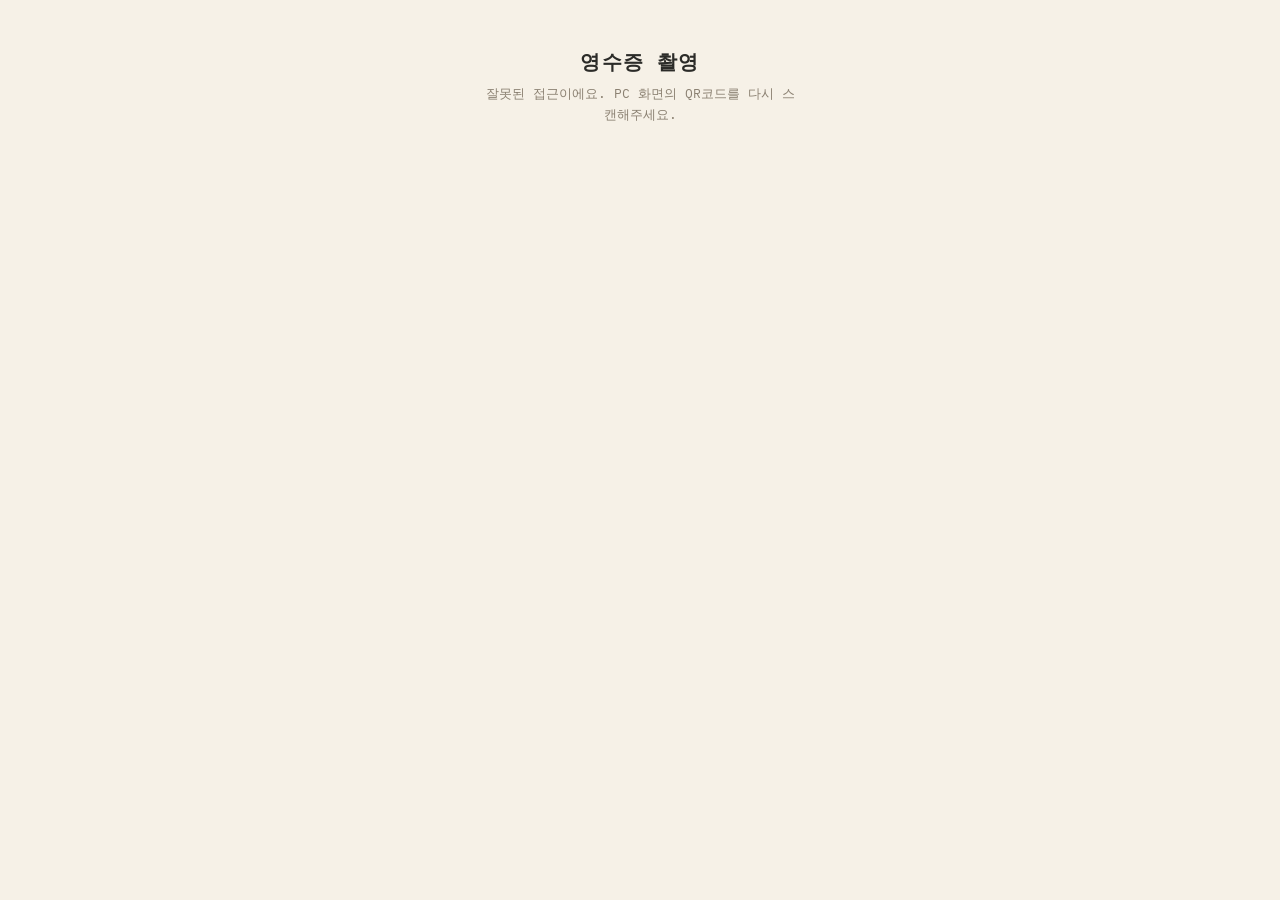
==== public/upload.html @ 2ea5286e "Add files via upload" ====
<!DOCTYPE html>
<html lang="ko">
<head>
<meta charset="UTF-8">
<meta name="viewport" content="width=device-width, initial-scale=1.0">
<title>영수증 촬영 전송</title>
<link rel="preconnect" href="https://fonts.googleapis.com">
<link href="https://fonts.googleapis.com/css2?family=IBM+Plex+Mono:wght@400;500;600;700&display=swap" rel="stylesheet">
<style>
  *{box-sizing:border-box;}
  body{
    margin:0; min-height:100vh;
    background:#F6F1E7; color:#2B2B28;
    font-family:'IBM Plex Mono', monospace;
    display:flex; flex-direction:column; align-items:center;
    padding:48px 20px; text-align:center;
  }
  h1{font-size:20px; letter-spacing:.06em; margin:0 0 8px;}
  p{color:#8B8172; font-size:13px; line-height:1.6; max-width:320px; margin:0 0 26px;}
  .pick-row{display:flex; gap:14px;}
  label.pick{
    display:flex; flex-direction:column; align-items:center; justify-content:center;
    width:140px; height:140px; border:2px dashed #B3312C; border-radius:12px;
    color:#B3312C; font-size:13px; font-weight:600; cursor:pointer; background:#fffdf8;
  }
  label.pick span.icon{font-size:34px; margin-bottom:8px;}
  input[type=file]{display:none;}
  #status{margin-top:18px; font-size:13px; min-height:18px; color:#3C7A4B;}
  #status.err{color:#B3312C;}
  #thumbs{display:flex; flex-wrap:wrap; gap:8px; justify-content:center; margin-top:18px; max-width:340px;}
  #thumbs img{width:64px; height:64px; object-fit:cover; border-radius:6px; border:1px solid #D9D0BC;}
</style>
</head>
<body>
  <h1>영수증 촬영</h1>
  <p id="hint">촬영하거나 갤러리에서 선택하면 PC 화면으로 바로 전송돼요. 여러 장 계속 올릴 수 있어요.</p>
  <div class="pick-row" id="pickRow">
    <label class="pick">
      <span class="icon">📷</span>
      사진 촬영
      <input type="file" id="fCamera" accept="image/*" capture="environment">
    </label>
    <label class="pick">
      <span class="icon">🖼️</span>
      사진 선택
      <input type="file" id="fGallery" accept="image/*">
    </label>
  </div>
  <div id="status"></div>
  <div id="thumbs"></div>

<script>
  const params = new URLSearchParams(location.search);
  const session = params.get('s');
  const status = document.getElementById('status');
  const thumbs = document.getElementById('thumbs');

  if (!session) {
    document.getElementById('hint').textContent = '잘못된 접근이에요. PC 화면의 QR코드를 다시 스캔해주세요.';
    document.getElementById('pickRow').style.display = 'none';
  }

  async function handleFile(input){
    const file = input.files[0];
    input.value = '';
    if (!file) return;

    status.className = '';
    status.textContent = '전송 중…';

    try {
      const fd = new FormData();
      fd.append('file', file, file.name || 'photo.jpg');
      const res = await fetch('/api/upload?s=' + encodeURIComponent(session), {
        method: 'POST',
        body: fd
      });
      if (!res.ok) throw new Error('실패');

      status.className = '';
      status.textContent = '전송 완료 ✓ 계속 보낼 수 있어요';

      const img = document.createElement('img');
      img.src = URL.createObjectURL(file);
      thumbs.appendChild(img);
    } catch (err) {
      status.className = 'err';
      status.textContent = '전송 실패, 다시 시도해주세요';
    }
  }

  document.getElementById('fCamera').addEventListener('change', (e) => handleFile(e.target));
  document.getElementById('fGallery').addEventListener('change', (e) => handleFile(e.target));
</script>
</body>
</html>
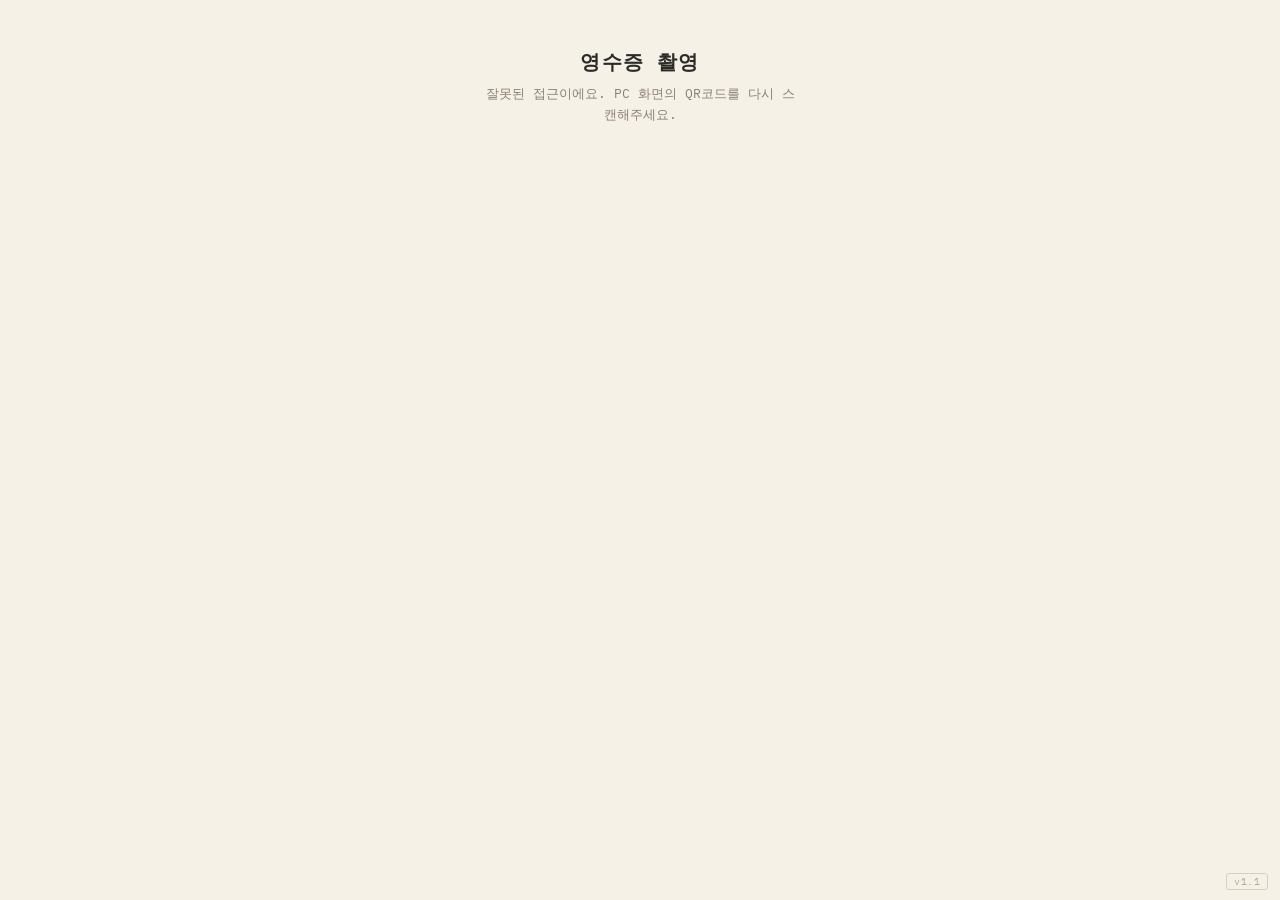
==== commit e8b64efd: "Add files via upload" ====
--- a/public/upload.html
+++ b/public/upload.html
@@ -29,9 +29,15 @@
   #status.err{color:#B3312C;}
   #thumbs{display:flex; flex-wrap:wrap; gap:8px; justify-content:center; margin-top:18px; max-width:340px;}
   #thumbs img{width:64px; height:64px; object-fit:cover; border-radius:6px; border:1px solid #D9D0BC;}
+  #verTag{
+    position:fixed; bottom:10px; right:12px;
+    font-size:10px; color:#B3AB9C; letter-spacing:.04em;
+    border:1px solid #D9D0BC; border-radius:3px; padding:1px 7px;
+  }
 </style>
 </head>
 <body>
+  <span id="verTag">v1.1</span>
   <h1>영수증 촬영</h1>
   <p id="hint">촬영하거나 갤러리에서 선택하면 PC 화면으로 바로 전송돼요. 여러 장 계속 올릴 수 있어요.</p>
   <div class="pick-row" id="pickRow">
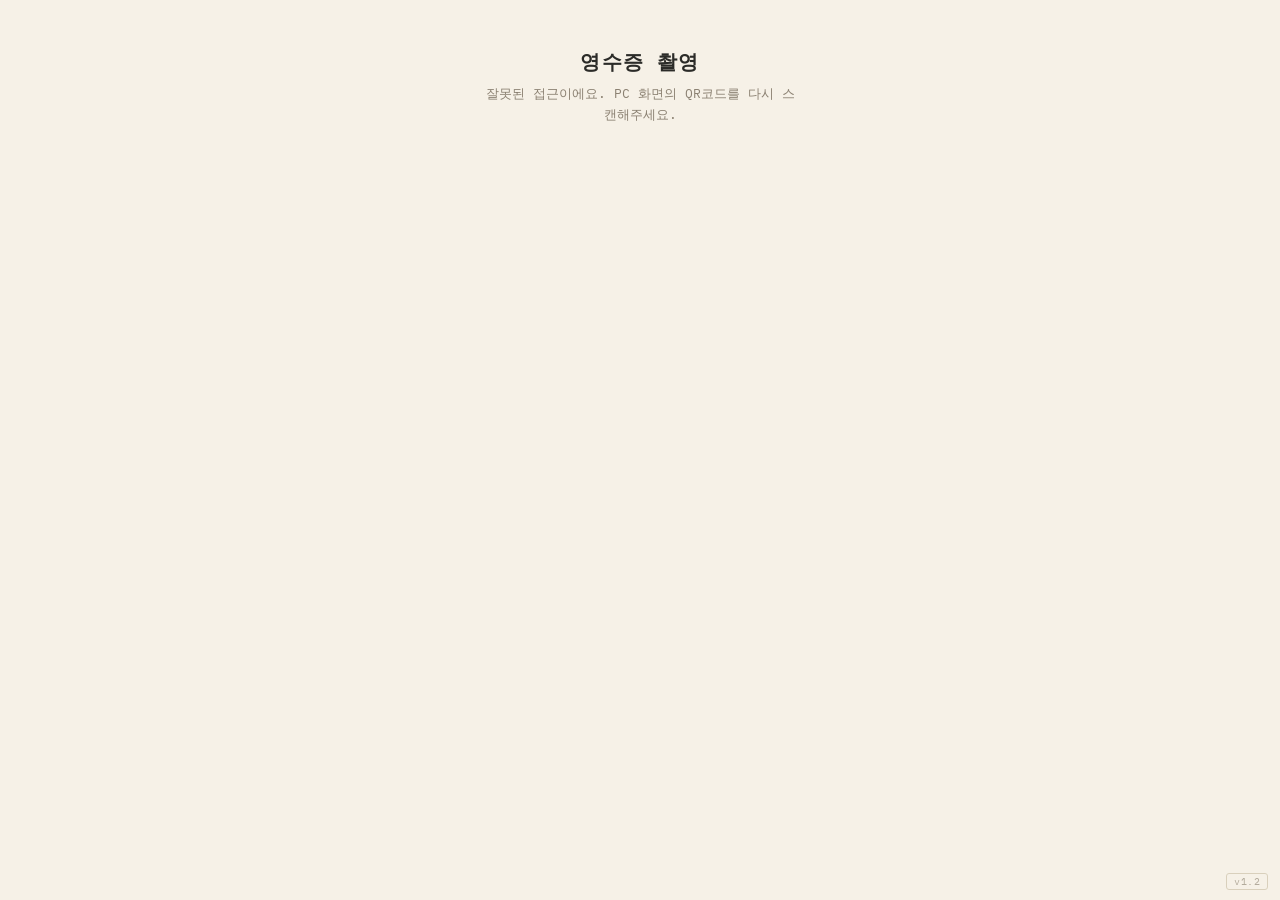
==== commit f81e674b: "Add files via upload" ====
--- a/public/upload.html
+++ b/public/upload.html
@@ -24,6 +24,7 @@
     color:#B3312C; font-size:13px; font-weight:600; cursor:pointer; background:#fffdf8;
   }
   label.pick span.icon{font-size:34px; margin-bottom:8px;}
+  label.pick small{font-size:10px; font-weight:400; color:#8B8172; margin-top:3px;}
   input[type=file]{display:none;}
   #status{margin-top:18px; font-size:13px; min-height:18px; color:#3C7A4B;}
   #status.err{color:#B3312C;}
@@ -37,9 +38,9 @@
 </style>
 </head>
 <body>
-  <span id="verTag">v1.1</span>
+  <span id="verTag">v1.2</span>
   <h1>영수증 촬영</h1>
-  <p id="hint">촬영하거나 갤러리에서 선택하면 PC 화면으로 바로 전송돼요. 여러 장 계속 올릴 수 있어요.</p>
+  <p id="hint">촬영하거나 갤러리에서 선택하면 PC 화면으로 바로 전송돼요. 여러 장 한꺼번에 선택할 수 있어요.</p>
   <div class="pick-row" id="pickRow">
     <label class="pick">
       <span class="icon">📷</span>
@@ -49,7 +50,8 @@
     <label class="pick">
       <span class="icon">🖼️</span>
       사진 선택
-      <input type="file" id="fGallery" accept="image/*">
+      <small>여러 장 가능</small>
+      <input type="file" id="fGallery" accept="image/*" multiple>
     </label>
   </div>
   <div id="status"></div>
@@ -61,42 +63,117 @@
   const status = document.getElementById('status');
   const thumbs = document.getElementById('thumbs');
 
+  // 서버(Durable Object)가 한 번에 받을 수 있는 한계가 2MB라서 넉넉히 아래로 잡는다.
+  const MAX_BYTES = 1.5 * 1024 * 1024;
+  // 영수증 글씨를 읽는 데 필요한 해상도는 이 정도면 충분하다.
+  const MAX_DIMENSION = 2000;
+
   if (!session) {
     document.getElementById('hint').textContent = '잘못된 접근이에요. PC 화면의 QR코드를 다시 스캔해주세요.';
     document.getElementById('pickRow').style.display = 'none';
   }
 
-  async function handleFile(input){
-    const file = input.files[0];
+  function loadImage(file){
+    return new Promise((resolve, reject) => {
+      const img = new Image();
+      const url = URL.createObjectURL(file);
+      img.onload = () => { URL.revokeObjectURL(url); resolve(img); };
+      img.onerror = () => { URL.revokeObjectURL(url); reject(new Error('이미지 로드 실패')); };
+      img.src = url;
+    });
+  }
+
+  function canvasToBlob(canvas, quality){
+    return new Promise(resolve => canvas.toBlob(b => resolve(b), 'image/jpeg', quality));
+  }
+
+  // 긴 변을 2000px로 줄이고, 그래도 크면 화질을 단계적으로 낮춰 용량을 맞춘다.
+  async function shrink(file){
+    if (file.size <= MAX_BYTES && !/hei[cf]/i.test(file.type)) return file;
+
+    const img = await loadImage(file);
+    let w = img.naturalWidth, h = img.naturalHeight;
+    const longSide = Math.max(w, h);
+    if (longSide > MAX_DIMENSION){
+      const r = MAX_DIMENSION / longSide;
+      w = Math.round(w * r); h = Math.round(h * r);
+    }
+
+    let blob = null;
+    // 화질을 낮춰도 안 되면 크기 자체를 한 단계씩 더 줄인다
+    for (const shrinkStep of [1, 0.8, 0.65, 0.5]){
+      const cw = Math.max(600, Math.round(w * shrinkStep));
+      const ch = Math.max(600, Math.round(h * shrinkStep));
+      const canvas = document.createElement('canvas');
+      canvas.width = cw; canvas.height = ch;
+      canvas.getContext('2d').drawImage(img, 0, 0, cw, ch);
+
+      for (const q of [0.85, 0.7, 0.55, 0.4]){
+        blob = await canvasToBlob(canvas, q);
+        if (blob && blob.size <= MAX_BYTES) break;
+      }
+      if (blob && blob.size <= MAX_BYTES) break;
+    }
+    if (!blob) return file;
+
+    const base = (file.name || 'photo').replace(/\.[^.]+$/, '');
+    return new File([blob], base + '.jpg', { type: 'image/jpeg' });
+  }
+
+  async function sendOne(file){
+    const prepared = await shrink(file);
+    const fd = new FormData();
+    fd.append('file', prepared, prepared.name || 'photo.jpg');
+    const res = await fetch('/api/upload?s=' + encodeURIComponent(session), {
+      method: 'POST',
+      body: fd
+    });
+    if (!res.ok) {
+      let msg = '업로드 실패 (' + res.status + ')';
+      try {
+        const j = await res.json();
+        if (j && j.message) msg = j.message;
+      } catch(e){}
+      throw new Error(msg);
+    }
+    return prepared;
+  }
+
+  async function handleFiles(input){
+    const files = [...input.files];
     input.value = '';
-    if (!file) return;
+    if (!files.length) return;
 
     status.className = '';
-    status.textContent = '전송 중…';
+    let done = 0, failed = 0;
 
-    try {
-      const fd = new FormData();
-      fd.append('file', file, file.name || 'photo.jpg');
-      const res = await fetch('/api/upload?s=' + encodeURIComponent(session), {
-        method: 'POST',
-        body: fd
-      });
-      if (!res.ok) throw new Error('실패');
+    for (let i = 0; i < files.length; i++){
+      status.textContent = files.length > 1
+        ? ('전송 중… ' + (i+1) + ' / ' + files.length)
+        : '전송 중…';
+      try {
+        const sent = await sendOne(files[i]);
+        done++;
+        const img = document.createElement('img');
+        img.src = URL.createObjectURL(sent);
+        thumbs.appendChild(img);
+      } catch (err) {
+        console.error(err);
+        failed++;
+      }
+    }
 
+    if (failed === 0){
       status.className = '';
-      status.textContent = '전송 완료 ✓ 계속 보낼 수 있어요';
-
-      const img = document.createElement('img');
-      img.src = URL.createObjectURL(file);
-      thumbs.appendChild(img);
-    } catch (err) {
+      status.textContent = done + '장 전송 완료 ✓ 계속 보낼 수 있어요';
+    } else {
       status.className = 'err';
-      status.textContent = '전송 실패, 다시 시도해주세요';
+      status.textContent = done + '장 전송 · ' + failed + '장 실패, 다시 시도해주세요';
     }
   }
 
-  document.getElementById('fCamera').addEventListener('change', (e) => handleFile(e.target));
-  document.getElementById('fGallery').addEventListener('change', (e) => handleFile(e.target));
+  document.getElementById('fCamera').addEventListener('change', (e) => handleFiles(e.target));
+  document.getElementById('fGallery').addEventListener('change', (e) => handleFiles(e.target));
 </script>
 </body>
 </html>
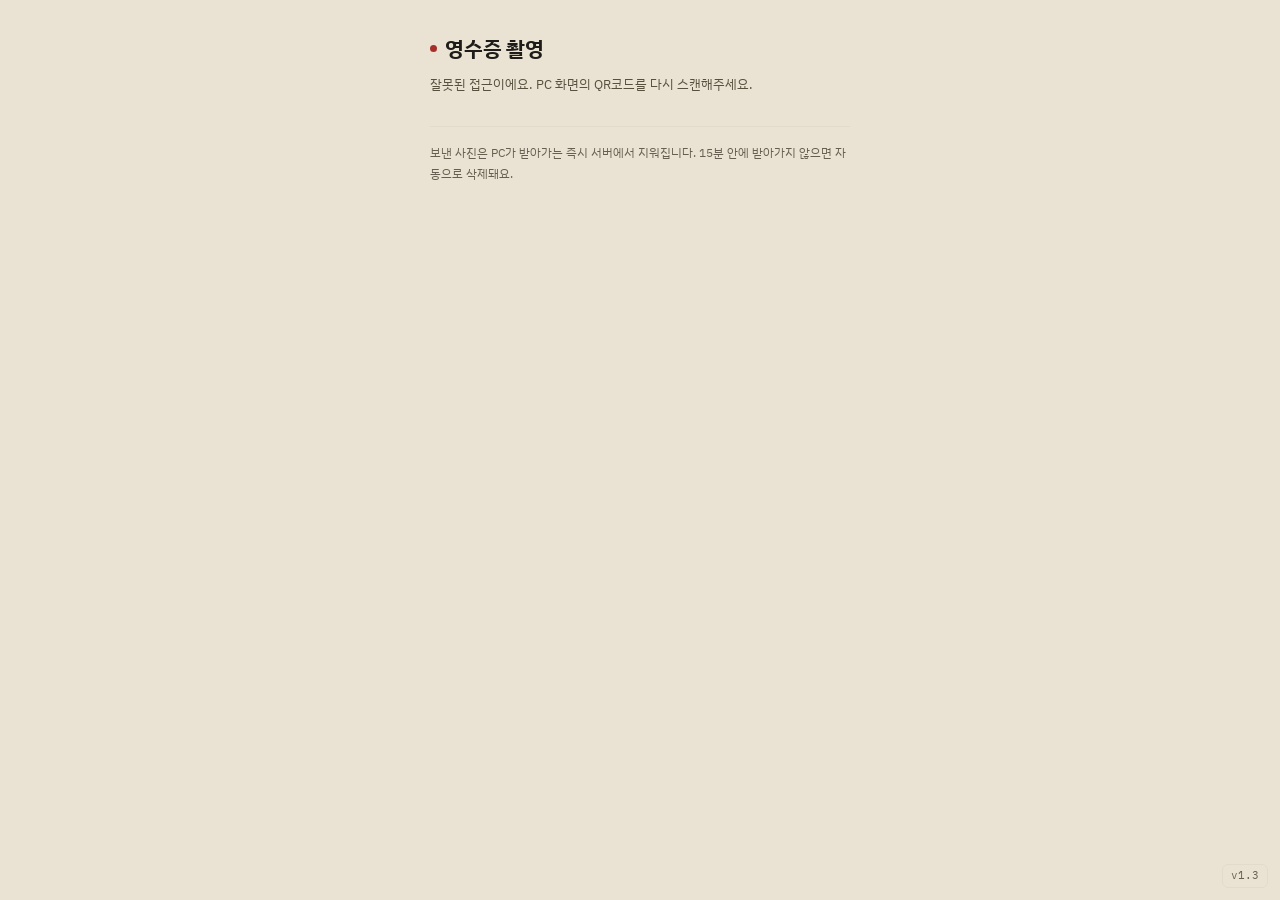
==== commit 8c50f4ff: "디자인 전면 재시공: 감열지 컨셉 유지하고 실행만 바로잡음 기능/DOM 계약(모든 id·class·이벤트)은 그대로 두고 스타일과 배치를 다시 짰다.  무엇이 문제였나 - 한글 본" ====
--- a/public/upload.html
+++ b/public/upload.html
@@ -2,60 +2,161 @@
 <html lang="ko">
 <head>
 <meta charset="UTF-8">
-<meta name="viewport" content="width=device-width, initial-scale=1.0">
+<meta name="viewport" content="width=device-width, initial-scale=1.0, viewport-fit=cover">
 <title>영수증 촬영 전송</title>
 <link rel="preconnect" href="https://fonts.googleapis.com">
-<link href="https://fonts.googleapis.com/css2?family=IBM+Plex+Mono:wght@400;500;600;700&display=swap" rel="stylesheet">
+<link rel="preconnect" href="https://fonts.gstatic.com" crossorigin>
+<link href="https://fonts.googleapis.com/css2?family=IBM+Plex+Mono:wght@400;500&family=IBM+Plex+Sans+KR:wght@400;500;600;700&display=swap" rel="stylesheet">
 <style>
+  /* index.html 과 같은 토큰을 쓴다 — 두 화면이 같은 제품으로 보이도록 */
+  :root{
+    --paper:#FBF8F1;
+    --paper-sunk:#F3EDE0;
+    --ground:#EAE3D3;
+    --ink:#1E1C19;
+    --ink-2:#57503F;
+    --ink-3:#665F51;
+    --line:#E2DACA;
+    --line-strong:#C9BDA4;
+    --stamp:#A62F2A;
+    --stamp-deep:#82231F;
+    --stamp-wash:#F8E9E6;
+    --ok:#2C6B42;
+    --ok-wash:#E8F1EA;
+
+    --ui:'IBM Plex Sans KR', system-ui, -apple-system, 'Apple SD Gothic Neo', 'Malgun Gothic', sans-serif;
+    --mono:'IBM Plex Mono', ui-monospace, SFMono-Regular, Menlo, monospace;
+
+    --t-2xs:11px; --t-xs:12px; --t-sm:13px; --t-md:15px; --t-lg:17px; --t-xl:21px;
+    --s1:4px; --s2:8px; --s3:12px; --s4:16px; --s5:24px; --s6:32px; --s7:48px;
+    --r1:6px; --r2:10px;
+    --shadow:0 1px 2px rgba(30,28,25,.05), 0 10px 24px -16px rgba(30,28,25,.45);
+  }
+
   *{box-sizing:border-box;}
+  html{-webkit-text-size-adjust:100%;}
   body{
     margin:0; min-height:100vh;
-    background:#F6F1E7; color:#2B2B28;
-    font-family:'IBM Plex Mono', monospace;
+    background:var(--ground);
+    color:var(--ink);
+    font-family:var(--ui);
+    font-size:var(--t-md);
+    line-height:1.6;
+    -webkit-font-smoothing:antialiased;
+    padding:var(--s6) var(--s5) calc(var(--s7) + env(safe-area-inset-bottom));
     display:flex; flex-direction:column; align-items:center;
-    padding:48px 20px; text-align:center;
-  }
-  h1{font-size:20px; letter-spacing:.06em; margin:0 0 8px;}
-  p{color:#8B8172; font-size:13px; line-height:1.6; max-width:320px; margin:0 0 26px;}
-  .pick-row{display:flex; gap:14px;}
+  }
+
+  .sheet{width:100%; max-width:420px;}
+
+  h1{
+    margin:0 0 var(--s2);
+    font-size:var(--t-xl); font-weight:700; letter-spacing:-.01em;
+    display:flex; align-items:center; gap:var(--s2);
+  }
+  h1 .dot{
+    width:7px; height:7px; border-radius:999px;
+    background:var(--stamp); flex-shrink:0;
+  }
+  #hint{
+    margin:0 0 var(--s5);
+    color:var(--ink-2); font-size:var(--t-sm);
+  }
+
+  /* 두 개의 큰 탭 타깃 — 폰에서 한 손으로 누르는 크기 */
+  .pick-row{display:grid; grid-template-columns:1fr 1fr; gap:var(--s3);}
   label.pick{
     display:flex; flex-direction:column; align-items:center; justify-content:center;
-    width:140px; height:140px; border:2px dashed #B3312C; border-radius:12px;
-    color:#B3312C; font-size:13px; font-weight:600; cursor:pointer; background:#fffdf8;
-  }
-  label.pick span.icon{font-size:34px; margin-bottom:8px;}
-  label.pick small{font-size:10px; font-weight:400; color:#8B8172; margin-top:3px;}
+    gap:var(--s1); min-height:132px; padding:var(--s4);
+    background:var(--paper);
+    border:1px solid var(--line-strong); border-radius:var(--r2);
+    box-shadow:var(--shadow);
+    color:var(--ink); font-size:var(--t-sm); font-weight:600;
+    cursor:pointer; -webkit-tap-highlight-color:transparent;
+    transition:border-color .12s, background .12s, transform .06s;
+  }
+  label.pick:active{transform:scale(.985); background:var(--stamp-wash); border-color:var(--stamp);}
+  label.pick .icon{color:var(--stamp); margin-bottom:var(--s1); line-height:0;}
+  label.pick small{font-size:var(--t-xs); font-weight:400; color:var(--ink-3);}
   input[type=file]{display:none;}
-  #status{margin-top:18px; font-size:13px; min-height:18px; color:#3C7A4B;}
-  #status.err{color:#B3312C;}
-  #thumbs{display:flex; flex-wrap:wrap; gap:8px; justify-content:center; margin-top:18px; max-width:340px;}
-  #thumbs img{width:64px; height:64px; object-fit:cover; border-radius:6px; border:1px solid #D9D0BC;}
+
+  /* 상태 줄: 내용이 있을 때만 보이고, 실패는 .err 로 표시된다 */
+  #status{
+    margin-top:var(--s4); padding:var(--s3) var(--s4);
+    border-radius:var(--r1);
+    background:var(--ok-wash); border:1px solid #CBE0D2;
+    color:var(--ok); font-size:var(--t-sm); font-weight:500;
+    text-align:center;
+  }
+  #status:empty{display:none;}
+  #status.err{
+    background:var(--stamp-wash); border-color:#EBC9C5; color:var(--stamp);
+  }
+
+  #thumbs{
+    display:grid; grid-template-columns:repeat(4, 1fr); gap:var(--s2);
+    margin-top:var(--s4);
+  }
+  #thumbs:empty{display:none;}
+  #thumbs img{
+    width:100%; aspect-ratio:1; object-fit:cover;
+    border:1px solid var(--line); border-radius:var(--r1);
+    background:var(--paper-sunk);
+  }
+
+  .note{
+    margin-top:var(--s6); padding-top:var(--s4);
+    border-top:1px solid var(--line);
+    color:var(--ink-3); font-size:var(--t-xs); line-height:1.7;
+  }
+
   #verTag{
-    position:fixed; bottom:10px; right:12px;
-    font-size:10px; color:#B3AB9C; letter-spacing:.04em;
-    border:1px solid #D9D0BC; border-radius:3px; padding:1px 7px;
+    position:fixed; right:var(--s3); bottom:calc(var(--s3) + env(safe-area-inset-bottom));
+    padding:2px var(--s2);
+    border:1px solid var(--line); border-radius:var(--r1);
+    font-family:var(--mono); font-size:var(--t-2xs); color:var(--ink-3);
   }
 </style>
 </head>
 <body>
-  <span id="verTag">v1.2</span>
-  <h1>영수증 촬영</h1>
-  <p id="hint">촬영하거나 갤러리에서 선택하면 PC 화면으로 바로 전송돼요. 여러 장 한꺼번에 선택할 수 있어요.</p>
+
+<div class="sheet">
+  <h1><span class="dot"></span>영수증 촬영</h1>
+  <p id="hint">찍거나 고르면 PC 화면으로 바로 전송됩니다. 여러 장 한꺼번에 보낼 수 있어요.</p>
+
   <div class="pick-row" id="pickRow">
     <label class="pick">
-      <span class="icon">📷</span>
+      <span class="icon">
+        <svg width="30" height="30" viewBox="0 0 24 24" fill="none" stroke="currentColor" stroke-width="1.5" stroke-linecap="round" stroke-linejoin="round" aria-hidden="true">
+          <path d="M14.5 4h-5L8 6.5H4.5A1.5 1.5 0 0 0 3 8v10a1.5 1.5 0 0 0 1.5 1.5h15A1.5 1.5 0 0 0 21 18V8a1.5 1.5 0 0 0-1.5-1.5H16z"/>
+          <circle cx="12" cy="12.5" r="3.5"/>
+        </svg>
+      </span>
       사진 촬영
+      <small>지금 찍기</small>
       <input type="file" id="fCamera" accept="image/*" capture="environment">
     </label>
     <label class="pick">
-      <span class="icon">🖼️</span>
+      <span class="icon">
+        <svg width="30" height="30" viewBox="0 0 24 24" fill="none" stroke="currentColor" stroke-width="1.5" stroke-linecap="round" stroke-linejoin="round" aria-hidden="true">
+          <rect x="3" y="4.5" width="18" height="15" rx="2"/>
+          <circle cx="8.5" cy="9.5" r="1.6"/>
+          <path d="m4 16.5 4.5-4 3.5 3 3-2.5 5 4.5"/>
+        </svg>
+      </span>
       사진 선택
       <small>여러 장 가능</small>
       <input type="file" id="fGallery" accept="image/*" multiple>
     </label>
   </div>
+
   <div id="status"></div>
   <div id="thumbs"></div>
+
+  <p class="note">보낸 사진은 PC가 받아가는 즉시 서버에서 지워집니다. 15분 안에 받아가지 않으면 자동으로 삭제돼요.</p>
+</div>
+
+<span id="verTag">v1.3</span>
 
 <script>
   const params = new URLSearchParams(location.search);
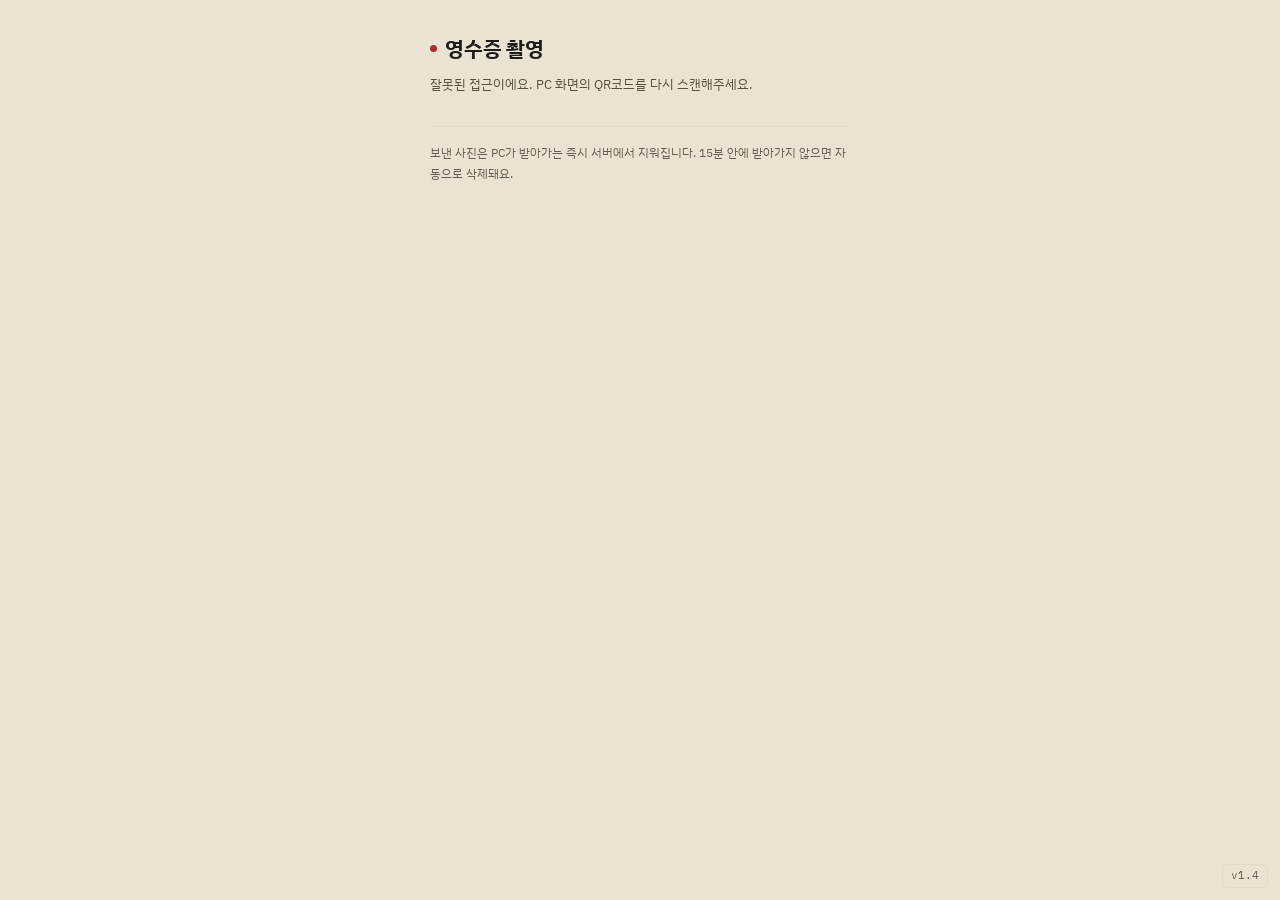
==== commit 53d9ddef: "긴 영수증 미리보기 폭 맞춤 + 카드별 공유 버튼 세로로 긴 영수증이 눌려 보이던 문제   미리보기에 max-height:360px 만 걸어둬서, 460x2760 짜리 영수증이  " ====
--- a/public/upload.html
+++ b/public/upload.html
@@ -156,7 +156,7 @@
   <p class="note">보낸 사진은 PC가 받아가는 즉시 서버에서 지워집니다. 15분 안에 받아가지 않으면 자동으로 삭제돼요.</p>
 </div>
 
-<span id="verTag">v1.3</span>
+<span id="verTag">v1.4</span>
 
 <script>
   const params = new URLSearchParams(location.search);
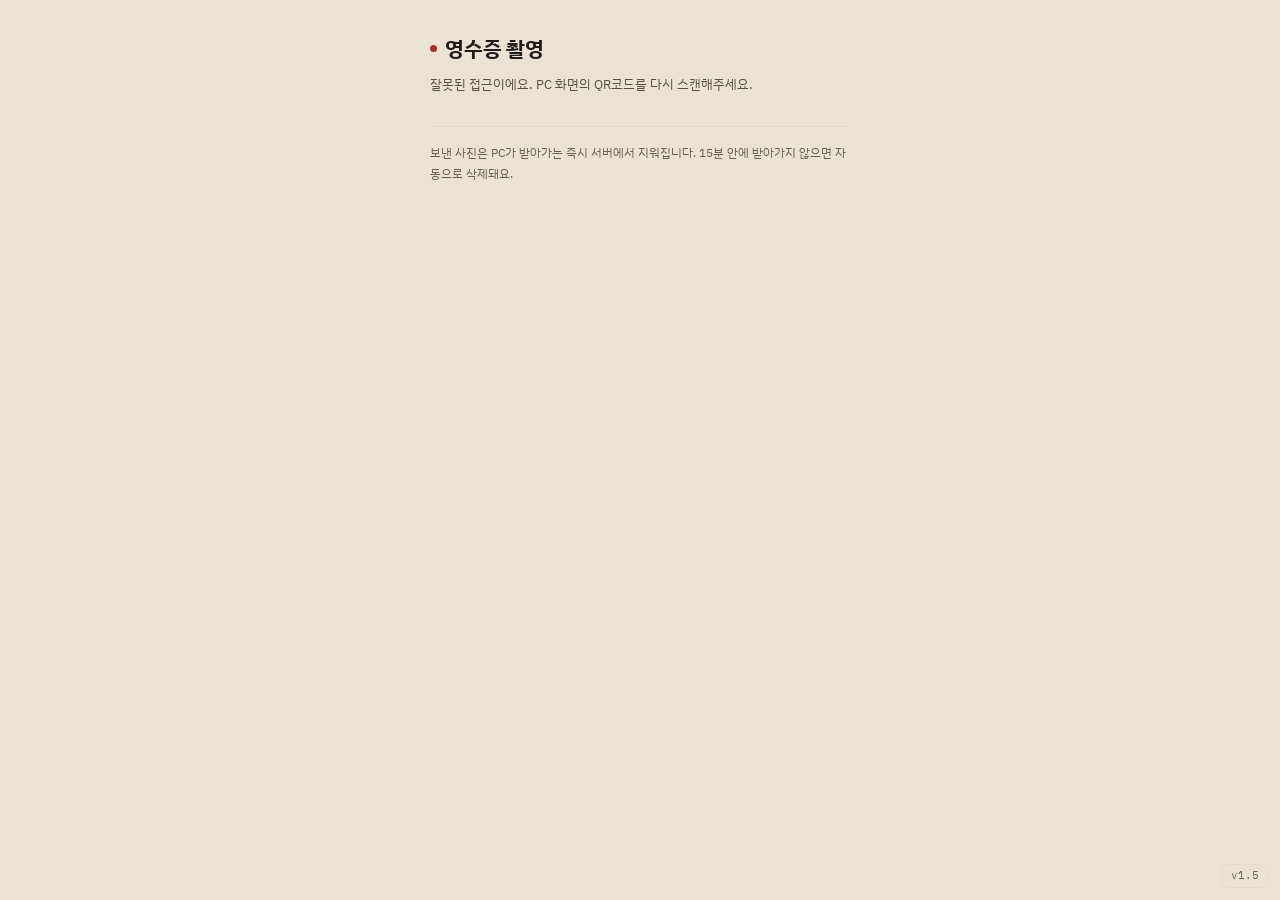
==== commit eb27f1ca: "공유 시 폰에서 탭이 죽던 문제 수정 (내보내기 해상도 상한) 증상   폰에서 공유를 누르면 안드로이드 공유 시트가 스피너만 돌고 끝나지 않는다.  원인   내보내기 캔버스를 원본" ====
--- a/public/upload.html
+++ b/public/upload.html
@@ -156,7 +156,7 @@
   <p class="note">보낸 사진은 PC가 받아가는 즉시 서버에서 지워집니다. 15분 안에 받아가지 않으면 자동으로 삭제돼요.</p>
 </div>
 
-<span id="verTag">v1.4</span>
+<span id="verTag">v1.5</span>
 
 <script>
   const params = new URLSearchParams(location.search);
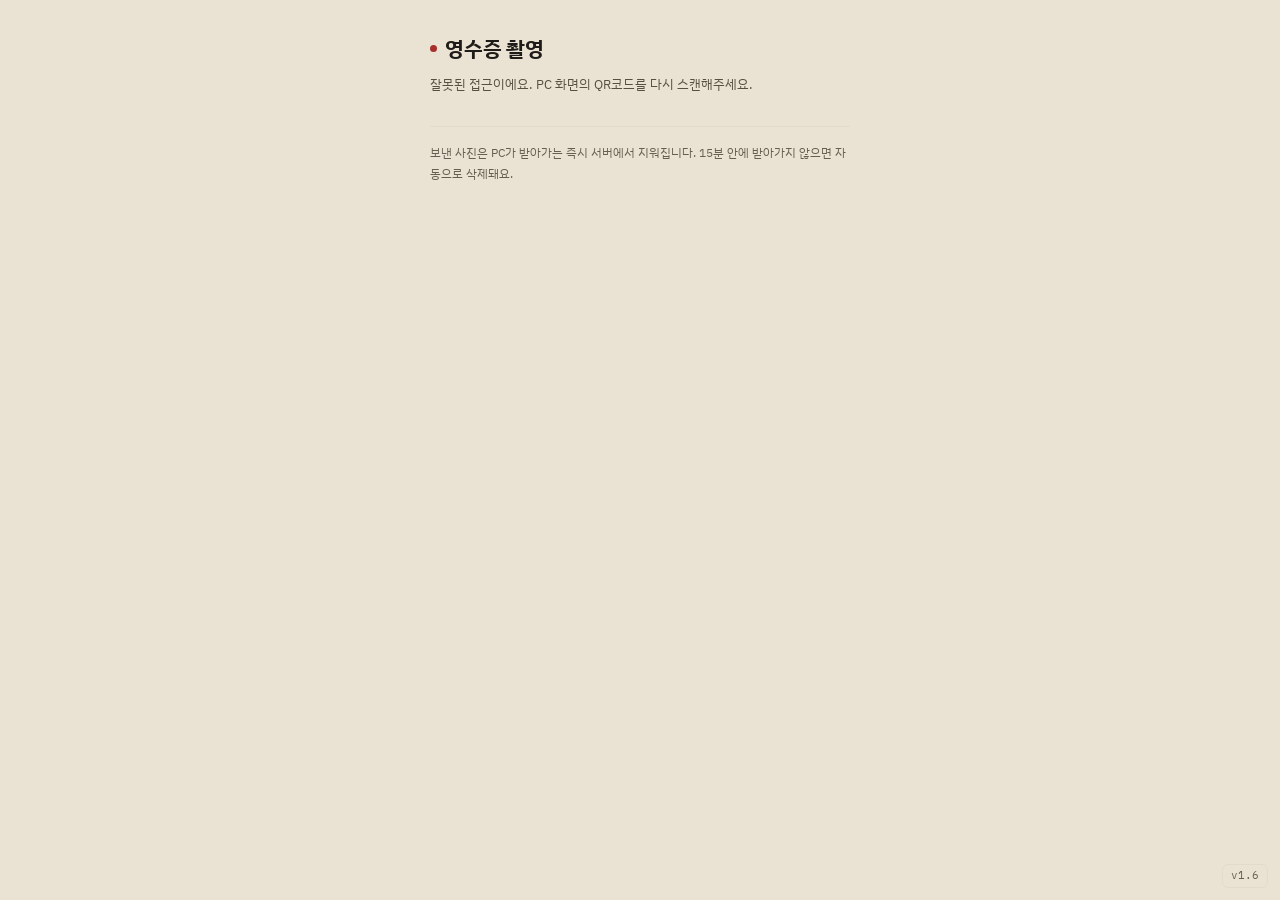
==== commit cdd82b8d: "저장 표시를 도장에서 청록 테두리 빛으로 교체 도장(회전한 배지)을 떼고, 저장이 끝나면 카드 가장자리에 하나금융그룹 청록빛이 남도록 바꿨다. 색은 그룹 로고 SVG 에서 그대로 " ====
--- a/public/upload.html
+++ b/public/upload.html
@@ -156,7 +156,7 @@
   <p class="note">보낸 사진은 PC가 받아가는 즉시 서버에서 지워집니다. 15분 안에 받아가지 않으면 자동으로 삭제돼요.</p>
 </div>
 
-<span id="verTag">v1.5</span>
+<span id="verTag">v1.6</span>
 
 <script>
   const params = new URLSearchParams(location.search);
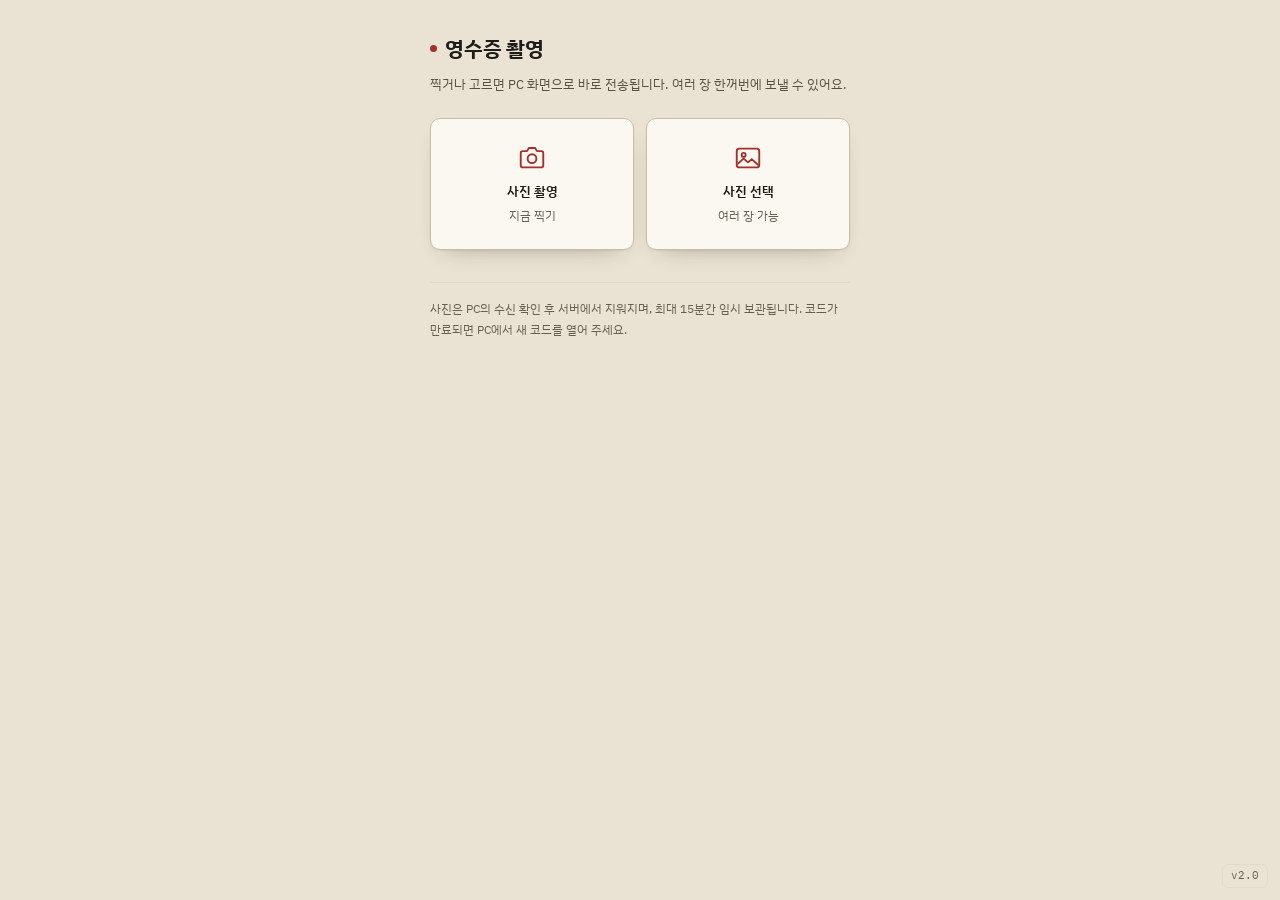
==== commit 905149e2: "Release v2.0 with receipt review workspace and reliable file sharing" ====
--- a/public/upload.html
+++ b/public/upload.html
@@ -1,280 +1,167 @@
-<!DOCTYPE html>
-<html lang="ko">
-<head>
-<meta charset="UTF-8">
-<meta name="viewport" content="width=device-width, initial-scale=1.0, viewport-fit=cover">
-<title>영수증 촬영 전송</title>
-<link rel="preconnect" href="https://fonts.googleapis.com">
-<link rel="preconnect" href="https://fonts.gstatic.com" crossorigin>
-<link href="https://fonts.googleapis.com/css2?family=IBM+Plex+Mono:wght@400;500&family=IBM+Plex+Sans+KR:wght@400;500;600;700&display=swap" rel="stylesheet">
-<style>
-  /* index.html 과 같은 토큰을 쓴다 — 두 화면이 같은 제품으로 보이도록 */
-  :root{
-    --paper:#FBF8F1;
-    --paper-sunk:#F3EDE0;
-    --ground:#EAE3D3;
-    --ink:#1E1C19;
-    --ink-2:#57503F;
-    --ink-3:#665F51;
-    --line:#E2DACA;
-    --line-strong:#C9BDA4;
-    --stamp:#A62F2A;
-    --stamp-deep:#82231F;
-    --stamp-wash:#F8E9E6;
-    --ok:#2C6B42;
-    --ok-wash:#E8F1EA;
-
-    --ui:'IBM Plex Sans KR', system-ui, -apple-system, 'Apple SD Gothic Neo', 'Malgun Gothic', sans-serif;
-    --mono:'IBM Plex Mono', ui-monospace, SFMono-Regular, Menlo, monospace;
-
-    --t-2xs:11px; --t-xs:12px; --t-sm:13px; --t-md:15px; --t-lg:17px; --t-xl:21px;
-    --s1:4px; --s2:8px; --s3:12px; --s4:16px; --s5:24px; --s6:32px; --s7:48px;
-    --r1:6px; --r2:10px;
-    --shadow:0 1px 2px rgba(30,28,25,.05), 0 10px 24px -16px rgba(30,28,25,.45);
-  }
-
-  *{box-sizing:border-box;}
-  html{-webkit-text-size-adjust:100%;}
-  body{
-    margin:0; min-height:100vh;
-    background:var(--ground);
-    color:var(--ink);
-    font-family:var(--ui);
-    font-size:var(--t-md);
-    line-height:1.6;
-    -webkit-font-smoothing:antialiased;
-    padding:var(--s6) var(--s5) calc(var(--s7) + env(safe-area-inset-bottom));
-    display:flex; flex-direction:column; align-items:center;
-  }
-
-  .sheet{width:100%; max-width:420px;}
-
-  h1{
-    margin:0 0 var(--s2);
-    font-size:var(--t-xl); font-weight:700; letter-spacing:-.01em;
-    display:flex; align-items:center; gap:var(--s2);
-  }
-  h1 .dot{
-    width:7px; height:7px; border-radius:999px;
-    background:var(--stamp); flex-shrink:0;
-  }
-  #hint{
-    margin:0 0 var(--s5);
-    color:var(--ink-2); font-size:var(--t-sm);
-  }
-
-  /* 두 개의 큰 탭 타깃 — 폰에서 한 손으로 누르는 크기 */
-  .pick-row{display:grid; grid-template-columns:1fr 1fr; gap:var(--s3);}
-  label.pick{
-    display:flex; flex-direction:column; align-items:center; justify-content:center;
-    gap:var(--s1); min-height:132px; padding:var(--s4);
-    background:var(--paper);
-    border:1px solid var(--line-strong); border-radius:var(--r2);
-    box-shadow:var(--shadow);
-    color:var(--ink); font-size:var(--t-sm); font-weight:600;
-    cursor:pointer; -webkit-tap-highlight-color:transparent;
-    transition:border-color .12s, background .12s, transform .06s;
-  }
-  label.pick:active{transform:scale(.985); background:var(--stamp-wash); border-color:var(--stamp);}
-  label.pick .icon{color:var(--stamp); margin-bottom:var(--s1); line-height:0;}
-  label.pick small{font-size:var(--t-xs); font-weight:400; color:var(--ink-3);}
-  input[type=file]{display:none;}
-
-  /* 상태 줄: 내용이 있을 때만 보이고, 실패는 .err 로 표시된다 */
-  #status{
-    margin-top:var(--s4); padding:var(--s3) var(--s4);
-    border-radius:var(--r1);
-    background:var(--ok-wash); border:1px solid #CBE0D2;
-    color:var(--ok); font-size:var(--t-sm); font-weight:500;
-    text-align:center;
-  }
-  #status:empty{display:none;}
-  #status.err{
-    background:var(--stamp-wash); border-color:#EBC9C5; color:var(--stamp);
-  }
-
-  #thumbs{
-    display:grid; grid-template-columns:repeat(4, 1fr); gap:var(--s2);
-    margin-top:var(--s4);
-  }
-  #thumbs:empty{display:none;}
-  #thumbs img{
-    width:100%; aspect-ratio:1; object-fit:cover;
-    border:1px solid var(--line); border-radius:var(--r1);
-    background:var(--paper-sunk);
-  }
-
-  .note{
-    margin-top:var(--s6); padding-top:var(--s4);
-    border-top:1px solid var(--line);
-    color:var(--ink-3); font-size:var(--t-xs); line-height:1.7;
-  }
-
-  #verTag{
-    position:fixed; right:var(--s3); bottom:calc(var(--s3) + env(safe-area-inset-bottom));
-    padding:2px var(--s2);
-    border:1px solid var(--line); border-radius:var(--r1);
-    font-family:var(--mono); font-size:var(--t-2xs); color:var(--ink-3);
-  }
-</style>
-</head>
-<body>
-
-<div class="sheet">
-  <h1><span class="dot"></span>영수증 촬영</h1>
-  <p id="hint">찍거나 고르면 PC 화면으로 바로 전송됩니다. 여러 장 한꺼번에 보낼 수 있어요.</p>
-
-  <div class="pick-row" id="pickRow">
-    <label class="pick">
-      <span class="icon">
-        <svg width="30" height="30" viewBox="0 0 24 24" fill="none" stroke="currentColor" stroke-width="1.5" stroke-linecap="round" stroke-linejoin="round" aria-hidden="true">
-          <path d="M14.5 4h-5L8 6.5H4.5A1.5 1.5 0 0 0 3 8v10a1.5 1.5 0 0 0 1.5 1.5h15A1.5 1.5 0 0 0 21 18V8a1.5 1.5 0 0 0-1.5-1.5H16z"/>
-          <circle cx="12" cy="12.5" r="3.5"/>
-        </svg>
-      </span>
-      사진 촬영
-      <small>지금 찍기</small>
-      <input type="file" id="fCamera" accept="image/*" capture="environment">
-    </label>
-    <label class="pick">
-      <span class="icon">
-        <svg width="30" height="30" viewBox="0 0 24 24" fill="none" stroke="currentColor" stroke-width="1.5" stroke-linecap="round" stroke-linejoin="round" aria-hidden="true">
-          <rect x="3" y="4.5" width="18" height="15" rx="2"/>
-          <circle cx="8.5" cy="9.5" r="1.6"/>
-          <path d="m4 16.5 4.5-4 3.5 3 3-2.5 5 4.5"/>
-        </svg>
-      </span>
-      사진 선택
-      <small>여러 장 가능</small>
-      <input type="file" id="fGallery" accept="image/*" multiple>
-    </label>
-  </div>
-
-  <div id="status"></div>
-  <div id="thumbs"></div>
-
-  <p class="note">보낸 사진은 PC가 받아가는 즉시 서버에서 지워집니다. 15분 안에 받아가지 않으면 자동으로 삭제돼요.</p>
-</div>
-
-<span id="verTag">v1.6</span>
-
-<script>
-  const params = new URLSearchParams(location.search);
-  const session = params.get('s');
-  const status = document.getElementById('status');
-  const thumbs = document.getElementById('thumbs');
-
-  // 서버(Durable Object)가 한 번에 받을 수 있는 한계가 2MB라서 넉넉히 아래로 잡는다.
-  const MAX_BYTES = 1.5 * 1024 * 1024;
-  // 영수증 글씨를 읽는 데 필요한 해상도는 이 정도면 충분하다.
-  const MAX_DIMENSION = 2000;
-
-  if (!session) {
-    document.getElementById('hint').textContent = '잘못된 접근이에요. PC 화면의 QR코드를 다시 스캔해주세요.';
-    document.getElementById('pickRow').style.display = 'none';
-  }
-
-  function loadImage(file){
-    return new Promise((resolve, reject) => {
-      const img = new Image();
-      const url = URL.createObjectURL(file);
-      img.onload = () => { URL.revokeObjectURL(url); resolve(img); };
-      img.onerror = () => { URL.revokeObjectURL(url); reject(new Error('이미지 로드 실패')); };
-      img.src = url;
-    });
-  }
-
-  function canvasToBlob(canvas, quality){
-    return new Promise(resolve => canvas.toBlob(b => resolve(b), 'image/jpeg', quality));
-  }
-
-  // 긴 변을 2000px로 줄이고, 그래도 크면 화질을 단계적으로 낮춰 용량을 맞춘다.
-  async function shrink(file){
-    if (file.size <= MAX_BYTES && !/hei[cf]/i.test(file.type)) return file;
-
-    const img = await loadImage(file);
-    let w = img.naturalWidth, h = img.naturalHeight;
-    const longSide = Math.max(w, h);
-    if (longSide > MAX_DIMENSION){
-      const r = MAX_DIMENSION / longSide;
-      w = Math.round(w * r); h = Math.round(h * r);
-    }
-
-    let blob = null;
-    // 화질을 낮춰도 안 되면 크기 자체를 한 단계씩 더 줄인다
-    for (const shrinkStep of [1, 0.8, 0.65, 0.5]){
-      const cw = Math.max(600, Math.round(w * shrinkStep));
-      const ch = Math.max(600, Math.round(h * shrinkStep));
-      const canvas = document.createElement('canvas');
-      canvas.width = cw; canvas.height = ch;
-      canvas.getContext('2d').drawImage(img, 0, 0, cw, ch);
-
-      for (const q of [0.85, 0.7, 0.55, 0.4]){
-        blob = await canvasToBlob(canvas, q);
-        if (blob && blob.size <= MAX_BYTES) break;
-      }
-      if (blob && blob.size <= MAX_BYTES) break;
-    }
-    if (!blob) return file;
-
-    const base = (file.name || 'photo').replace(/\.[^.]+$/, '');
-    return new File([blob], base + '.jpg', { type: 'image/jpeg' });
-  }
-
-  async function sendOne(file){
-    const prepared = await shrink(file);
-    const fd = new FormData();
-    fd.append('file', prepared, prepared.name || 'photo.jpg');
-    const res = await fetch('/api/upload?s=' + encodeURIComponent(session), {
-      method: 'POST',
-      body: fd
-    });
-    if (!res.ok) {
-      let msg = '업로드 실패 (' + res.status + ')';
-      try {
-        const j = await res.json();
-        if (j && j.message) msg = j.message;
-      } catch(e){}
-      throw new Error(msg);
-    }
-    return prepared;
-  }
-
-  async function handleFiles(input){
-    const files = [...input.files];
-    input.value = '';
-    if (!files.length) return;
-
-    status.className = '';
-    let done = 0, failed = 0;
-
-    for (let i = 0; i < files.length; i++){
-      status.textContent = files.length > 1
-        ? ('전송 중… ' + (i+1) + ' / ' + files.length)
-        : '전송 중…';
-      try {
-        const sent = await sendOne(files[i]);
-        done++;
-        const img = document.createElement('img');
-        img.src = URL.createObjectURL(sent);
-        thumbs.appendChild(img);
-      } catch (err) {
-        console.error(err);
-        failed++;
-      }
-    }
-
-    if (failed === 0){
-      status.className = '';
-      status.textContent = done + '장 전송 완료 ✓ 계속 보낼 수 있어요';
-    } else {
-      status.className = 'err';
-      status.textContent = done + '장 전송 · ' + failed + '장 실패, 다시 시도해주세요';
-    }
-  }
-
-  document.getElementById('fCamera').addEventListener('change', (e) => handleFiles(e.target));
-  document.getElementById('fGallery').addEventListener('change', (e) => handleFiles(e.target));
-</script>
-</body>
-</html>
+<!DOCTYPE html>
+<html lang="ko">
+<head>
+<meta charset="UTF-8">
+<meta name="viewport" content="width=device-width, initial-scale=1.0, viewport-fit=cover">
+<title>영수증 촬영 전송</title>
+<link rel="preconnect" href="https://fonts.googleapis.com">
+<link rel="preconnect" href="https://fonts.gstatic.com" crossorigin>
+<link href="https://fonts.googleapis.com/css2?family=IBM+Plex+Mono:wght@400;500&family=IBM+Plex+Sans+KR:wght@400;500;600;700&display=swap" rel="stylesheet">
+<style>
+  /* index.html 과 같은 토큰을 쓴다 — 두 화면이 같은 제품으로 보이도록 */
+  :root{
+    --paper:#FBF8F1;
+    --paper-sunk:#F3EDE0;
+    --ground:#EAE3D3;
+    --ink:#1E1C19;
+    --ink-2:#57503F;
+    --ink-3:#665F51;
+    --line:#E2DACA;
+    --line-strong:#C9BDA4;
+    --stamp:#A62F2A;
+    --stamp-deep:#82231F;
+    --stamp-wash:#F8E9E6;
+    --ok:#2C6B42;
+    --ok-wash:#E8F1EA;
+
+    --ui:'IBM Plex Sans KR', system-ui, -apple-system, 'Apple SD Gothic Neo', 'Malgun Gothic', sans-serif;
+    --mono:'IBM Plex Mono', ui-monospace, SFMono-Regular, Menlo, monospace;
+
+    --t-2xs:11px; --t-xs:12px; --t-sm:13px; --t-md:15px; --t-lg:17px; --t-xl:21px;
+    --s1:4px; --s2:8px; --s3:12px; --s4:16px; --s5:24px; --s6:32px; --s7:48px;
+    --r1:6px; --r2:10px;
+    --shadow:0 1px 2px rgba(30,28,25,.05), 0 10px 24px -16px rgba(30,28,25,.45);
+  }
+
+  *{box-sizing:border-box;}
+  html{-webkit-text-size-adjust:100%;}
+  body{
+    margin:0; min-height:100vh;
+    background:var(--ground);
+    color:var(--ink);
+    font-family:var(--ui);
+    font-size:var(--t-md);
+    line-height:1.6;
+    -webkit-font-smoothing:antialiased;
+    padding:var(--s6) var(--s5) calc(var(--s7) + env(safe-area-inset-bottom));
+    display:flex; flex-direction:column; align-items:center;
+  }
+
+  .sheet{width:100%; max-width:420px;}
+
+  h1{
+    margin:0 0 var(--s2);
+    font-size:var(--t-xl); font-weight:700; letter-spacing:-.01em;
+    display:flex; align-items:center; gap:var(--s2);
+  }
+  h1 .dot{
+    width:7px; height:7px; border-radius:999px;
+    background:var(--stamp); flex-shrink:0;
+  }
+  #hint{
+    margin:0 0 var(--s5);
+    color:var(--ink-2); font-size:var(--t-sm);
+  }
+
+  /* 두 개의 큰 탭 타깃 — 폰에서 한 손으로 누르는 크기 */
+  .pick-row{display:grid; grid-template-columns:1fr 1fr; gap:var(--s3);}
+  label.pick{
+    display:flex; flex-direction:column; align-items:center; justify-content:center;
+    gap:var(--s1); min-height:132px; padding:var(--s4);
+    background:var(--paper);
+    border:1px solid var(--line-strong); border-radius:var(--r2);
+    box-shadow:var(--shadow);
+    color:var(--ink); font-size:var(--t-sm); font-weight:600;
+    cursor:pointer; -webkit-tap-highlight-color:transparent;
+    transition:border-color .12s, background .12s, transform .06s;
+  }
+  label.pick:active{transform:scale(.985); background:var(--stamp-wash); border-color:var(--stamp);}
+  label.pick .icon{color:var(--stamp); margin-bottom:var(--s1); line-height:0;}
+  label.pick small{font-size:var(--t-xs); font-weight:400; color:var(--ink-3);}
+  input[type=file]{display:none;}
+
+  /* 상태 줄: 내용이 있을 때만 보이고, 실패는 .err 로 표시된다 */
+  #status{
+    margin-top:var(--s4); padding:var(--s3) var(--s4);
+    border-radius:var(--r1);
+    background:var(--ok-wash); border:1px solid #CBE0D2;
+    color:var(--ok); font-size:var(--t-sm); font-weight:500;
+    text-align:center;
+  }
+  #status:empty{display:none;}
+  #status.err{
+    background:var(--stamp-wash); border-color:#EBC9C5; color:var(--stamp);
+  }
+
+  #thumbs{
+    display:grid; grid-template-columns:repeat(4, 1fr); gap:var(--s2);
+    margin-top:var(--s4);
+  }
+  #thumbs:empty{display:none;}
+  #thumbs img{
+    width:100%; aspect-ratio:1; object-fit:cover;
+    border:1px solid var(--line); border-radius:var(--r1);
+    background:var(--paper-sunk);
+  }
+
+  .note{
+    margin-top:var(--s6); padding-top:var(--s4);
+    border-top:1px solid var(--line);
+    color:var(--ink-3); font-size:var(--t-xs); line-height:1.7;
+  }
+
+  #verTag{
+    position:fixed; right:var(--s3); bottom:calc(var(--s3) + env(safe-area-inset-bottom));
+    padding:2px var(--s2);
+    border:1px solid var(--line); border-radius:var(--r1);
+    font-family:var(--mono); font-size:var(--t-2xs); color:var(--ink-3);
+  }
+  #retryUpload { width:100%; margin-top:12px; padding:14px; border:1px solid var(--stamp); border-radius:8px; background:var(--paper); color:var(--stamp); font:inherit; cursor:pointer; }
+  .pick-row[aria-busy=true] { opacity:.6; pointer-events:none; }
+  label.pick:focus-visible, button:focus-visible { outline:2px solid var(--stamp); outline-offset:4px; }
+  @media(prefers-reduced-motion:reduce) { * { transition:none !important; } }
+</style>
+</head>
+<body>
+
+<div class="sheet">
+  <h1><span class="dot"></span>영수증 촬영</h1>
+  <p id="hint">찍거나 고르면 PC 화면으로 바로 전송됩니다. 여러 장 한꺼번에 보낼 수 있어요.</p>
+
+  <div class="pick-row" id="pickRow">
+    <label class="pick" tabindex="0" role="button">
+      <span class="icon">
+        <svg width="30" height="30" viewBox="0 0 24 24" fill="none" stroke="currentColor" stroke-width="1.5" stroke-linecap="round" stroke-linejoin="round" aria-hidden="true">
+          <path d="M14.5 4h-5L8 6.5H4.5A1.5 1.5 0 0 0 3 8v10a1.5 1.5 0 0 0 1.5 1.5h15A1.5 1.5 0 0 0 21 18V8a1.5 1.5 0 0 0-1.5-1.5H16z"/>
+          <circle cx="12" cy="12.5" r="3.5"/>
+        </svg>
+      </span>
+      사진 촬영
+      <small>지금 찍기</small>
+      <input type="file" id="fCamera" accept="image/*" capture="environment">
+    </label>
+    <label class="pick" tabindex="0" role="button">
+      <span class="icon">
+        <svg width="30" height="30" viewBox="0 0 24 24" fill="none" stroke="currentColor" stroke-width="1.5" stroke-linecap="round" stroke-linejoin="round" aria-hidden="true">
+          <rect x="3" y="4.5" width="18" height="15" rx="2"/>
+          <circle cx="8.5" cy="9.5" r="1.6"/>
+          <path d="m4 16.5 4.5-4 3.5 3 3-2.5 5 4.5"/>
+        </svg>
+      </span>
+      사진 선택
+      <small>여러 장 가능</small>
+      <input type="file" id="fGallery" accept="image/*" multiple>
+    </label>
+  </div>
+
+  <div id="status" role="status"></div><button id="retryUpload" type="button" hidden>실패한 사진 다시 보내기</button>
+  <div id="thumbs"></div>
+
+  <p class="note">사진은 PC의 수신 확인 후 서버에서 지워지며, 최대 15분간 임시 보관됩니다. 코드가 만료되면 PC에서 새 코드를 열어 주세요.</p>
+</div>
+
+<span id="verTag">v2.0</span>
+
+<script src="/upload.js?v=2.0"></script>
+</body>
+</html>
